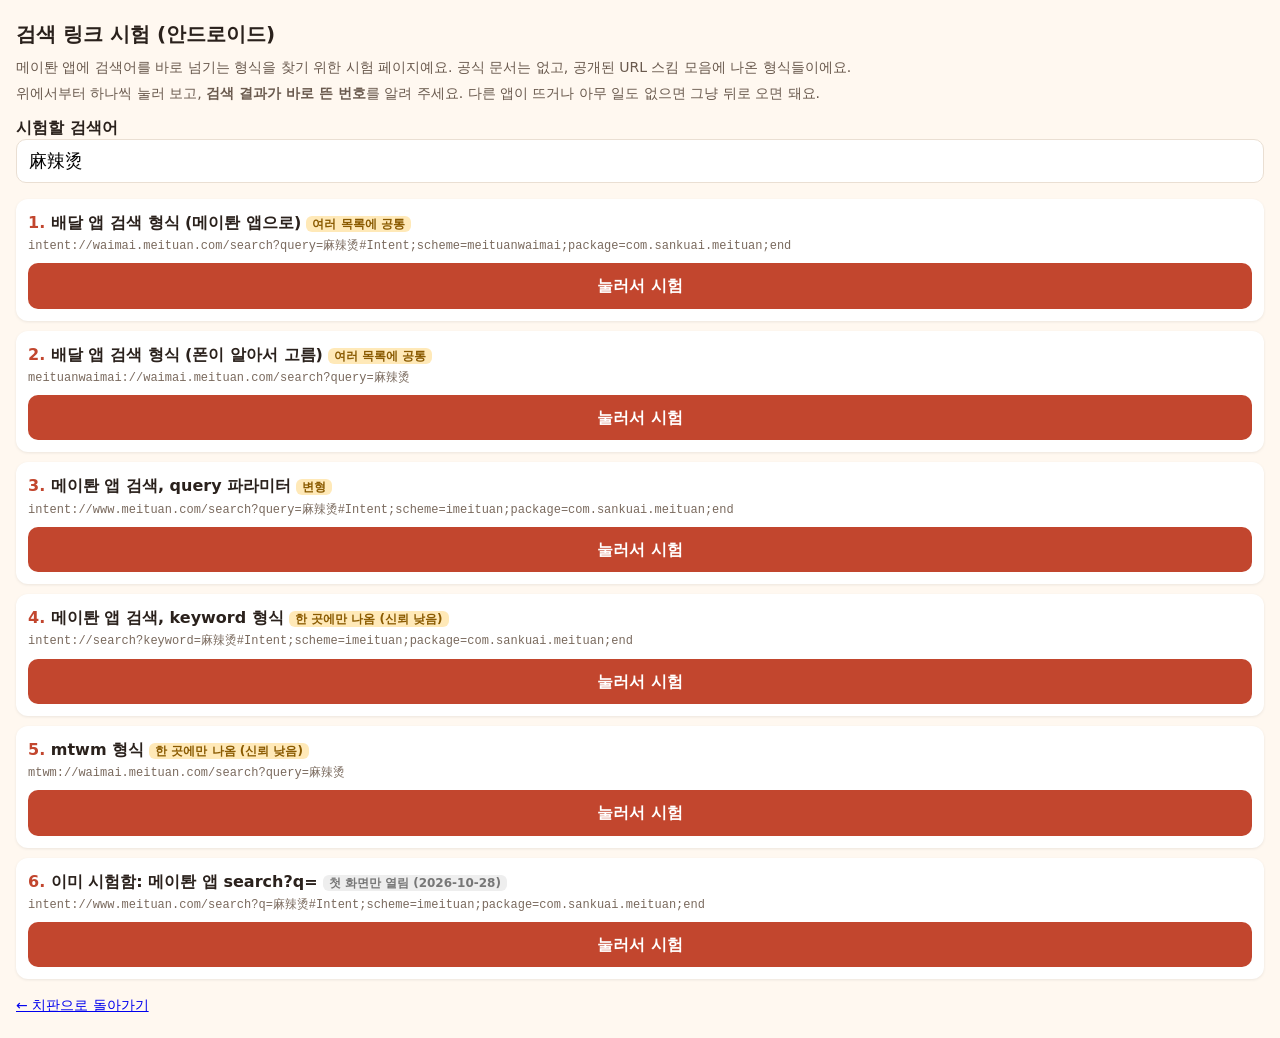
==== lab.html @ 0f77c918 "검색 링크 후보 시험 페이지(lab.html) 추가 공개 URL 스킴 모음에 나온 형식(meituanwaimai://…/search?query= 등)을 폰에서 한 번씩 눌러 보는 " ====
<!doctype html>
<html lang="ko">
<head>
<meta charset="utf-8">
<meta name="viewport" content="width=device-width, initial-scale=1">
<title>치판 · 검색 링크 시험</title>
<meta name="robots" content="noindex">
<style>
  body { margin: 0; padding: 16px; font: 16px/1.45 system-ui, -apple-system, Roboto, "Noto Sans KR", sans-serif; background: #FFF8F0; color: #2A211C; }
  h1 { font-size: 20px; margin: 4px 0 8px; }
  p { margin: 6px 0; font-size: 14px; color: #6a5a4e; }
  label { display: block; font-weight: 700; margin-top: 12px; }
  input { width: 100%; box-sizing: border-box; height: 44px; font-size: 18px; padding: 0 12px; border: 1.5px solid #EADFD3; border-radius: 10px; }
  ol { padding: 0; list-style: none; counter-reset: n; }
  li { background: #fff; border-radius: 12px; padding: 12px; margin: 10px 0; box-shadow: 0 1px 3px rgba(0,0,0,.08); counter-increment: n; }
  li b::before { content: counter(n) ". "; color: #C2462E; }
  a.go { display: block; margin-top: 8px; text-align: center; background: #C2462E; color: #fff; font-weight: 700; text-decoration: none; padding: 11px; border-radius: 10px; }
  code { display: block; font-size: 12px; word-break: break-all; color: #7a6a5e; margin-top: 4px; }
  .tag { font-size: 12px; font-weight: 700; padding: 1px 6px; border-radius: 6px; background: #FFE9B8; color: #8A5A00; }
  .bad { background: #eee; color: #777; }
</style>
</head>
<body>
<h1>검색 링크 시험 (안드로이드)</h1>
<p>메이퇀 앱에 검색어를 바로 넘기는 형식을 찾기 위한 시험 페이지예요. 공식 문서는 없고, 공개된 URL 스킴 모음에 나온 형식들이에요.</p>
<p>위에서부터 하나씩 눌러 보고, <b>검색 결과가 바로 뜬 번호</b>를 알려 주세요. 다른 앱이 뜨거나 아무 일도 없으면 그냥 뒤로 오면 돼요.</p>

<label for="q">시험할 검색어</label>
<input id="q" value="麻辣烫" lang="zh-CN">

<ol id="list"></ol>

<p><a href="./">← 치판으로 돌아가기</a></p>

<script>
  // 각 후보: 이름, 출처 신뢰도, 링크 만들기
  var PKG = 'com.sankuai.meituan';
  var C = [
    ['배달 앱 검색 형식 (메이퇀 앱으로)', '여러 목록에 공통',
      function (q) { return 'intent://waimai.meituan.com/search?query=' + q + '#Intent;scheme=meituanwaimai;package=' + PKG + ';end'; }],
    ['배달 앱 검색 형식 (폰이 알아서 고름)', '여러 목록에 공통',
      function (q) { return 'meituanwaimai://waimai.meituan.com/search?query=' + q; }],
    ['메이퇀 앱 검색, query 파라미터', '변형',
      function (q) { return 'intent://www.meituan.com/search?query=' + q + '#Intent;scheme=imeituan;package=' + PKG + ';end'; }],
    ['메이퇀 앱 검색, keyword 형식', '한 곳에만 나옴 (신뢰 낮음)',
      function (q) { return 'intent://search?keyword=' + q + '#Intent;scheme=imeituan;package=' + PKG + ';end'; }],
    ['mtwm 형식', '한 곳에만 나옴 (신뢰 낮음)',
      function (q) { return 'mtwm://waimai.meituan.com/search?query=' + q; }],
    ['이미 시험함: 메이퇀 앱 search?q=', '첫 화면만 열림 (2026-10-28)',
      function (q) { return 'intent://www.meituan.com/search?q=' + q + '#Intent;scheme=imeituan;package=' + PKG + ';end'; }, true]
  ];

  function render() {
    var q = encodeURIComponent(document.getElementById('q').value.trim() || '麻辣烫');
    var ol = document.getElementById('list');
    ol.innerHTML = '';
    C.forEach(function (c) {
      var url = c[2](q);
      var li = document.createElement('li');
      li.innerHTML = '<b></b> <span class="tag"></span><code></code><a class="go">눌러서 시험</a>';
      li.querySelector('b').textContent = c[0];
      li.querySelector('.tag').textContent = c[1];
      if (c[3]) li.querySelector('.tag').classList.add('bad');
      li.querySelector('code').textContent = decodeURIComponent(url);
      li.querySelector('a').href = url;
      ol.appendChild(li);
    });
  }
  document.getElementById('q').addEventListener('input', render);
  render();
</script>
</body>
</html>
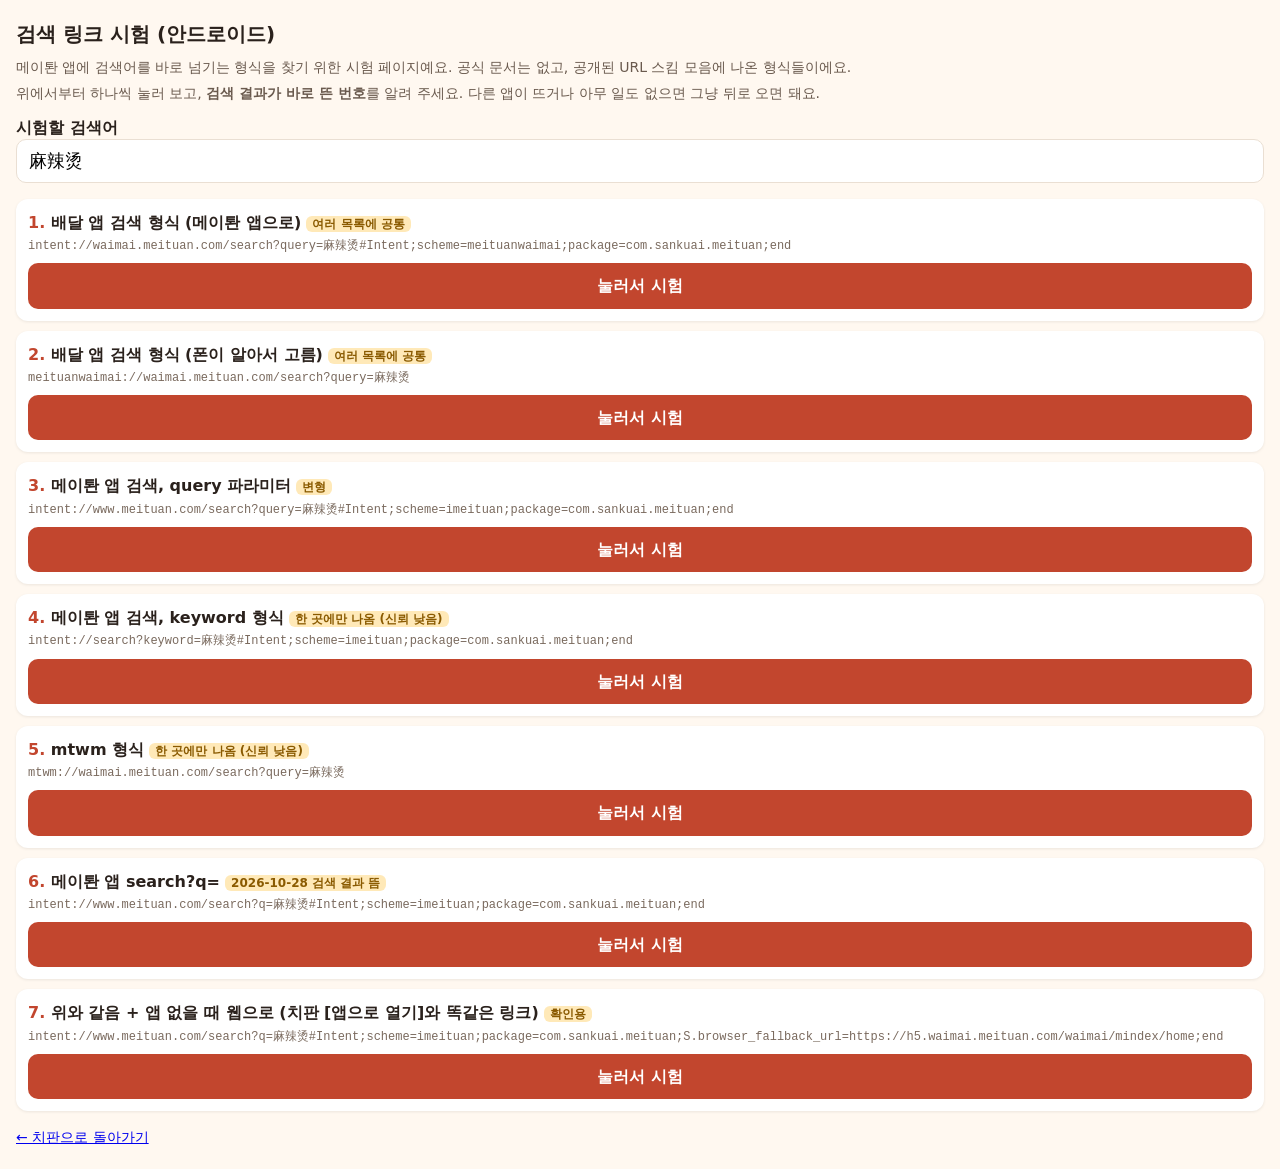
==== commit 2297965c: "[앱으로 열기]로 검색어 바로 넘기기 다시 켜기 (안드로이드 실기기에서 search?q= 동작 확인) - 마지막 복사 검색어를 저장해 새로고침 뒤에도 앱에 넘김 (처음 실패 원인으" ====
--- a/lab.html
+++ b/lab.html
@@ -46,8 +46,11 @@
       function (q) { return 'intent://search?keyword=' + q + '#Intent;scheme=imeituan;package=' + PKG + ';end'; }],
     ['mtwm 형식', '한 곳에만 나옴 (신뢰 낮음)',
       function (q) { return 'mtwm://waimai.meituan.com/search?query=' + q; }],
-    ['이미 시험함: 메이퇀 앱 search?q=', '첫 화면만 열림 (2026-10-28)',
-      function (q) { return 'intent://www.meituan.com/search?q=' + q + '#Intent;scheme=imeituan;package=' + PKG + ';end'; }, true]
+    ['메이퇀 앱 search?q=', '2026-10-28 검색 결과 뜸',
+      function (q) { return 'intent://www.meituan.com/search?q=' + q + '#Intent;scheme=imeituan;package=' + PKG + ';end'; }],
+    ['위와 같음 + 앱 없을 때 웹으로 (치판 [앱으로 열기]와 똑같은 링크)', '확인용',
+      function (q) { return 'intent://www.meituan.com/search?q=' + q + '#Intent;scheme=imeituan;package=' + PKG +
+        ';S.browser_fallback_url=' + encodeURIComponent('https://h5.waimai.meituan.com/waimai/mindex/home') + ';end'; }]
   ];
 
   function render() {
